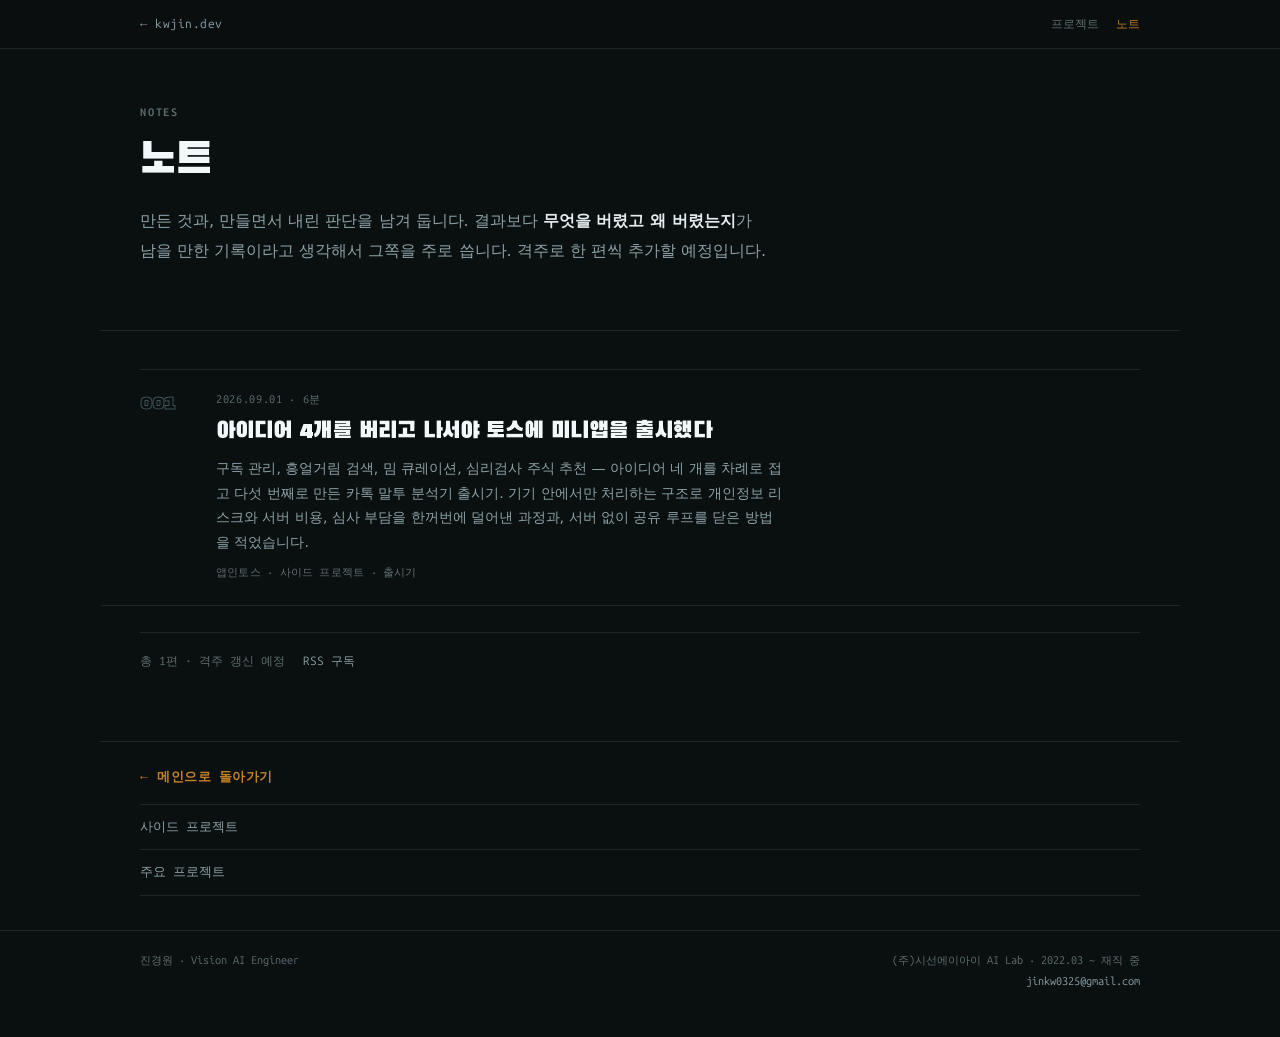
==== notes/index.html @ 9d02d5b5 "노트 섹션 신설 + 토스 미니앱 출시기, 사이드 프로젝트 섹션 - /notes/ 글 목록 페이지 + RSS(feed.xml) 신설, 목록 구조로 만들어 격주 추가 대비 - /not" ====
<!doctype html>
<html lang="ko">
<head>
<meta charset="utf-8">
<meta name="viewport" content="width=device-width, initial-scale=1">
<meta name="robots" content="noindex">
<title>노트 — 만든 것과 그때 내린 판단 · 진경원</title>
<link rel="stylesheet" href="/assets/site.css">
<link rel="alternate" type="application/rss+xml" title="kwjin.dev — 노트" href="/notes/feed.xml">
</head>

<header class="topbar">
  <div class="wrap">
    <a class="brand" href="/">&larr; kwjin.dev</a>
    <nav class="navlinks" aria-label="사이트">
      <a href="/#projects">프로젝트</a>
      <a href="/notes/" aria-current="true">노트</a>
    </nav>
  </div>
</header>

<main>

<!-- ================= HERO ================= -->
<section class="phero wrap">
  <span class="eyebrow">Notes</span>
  <h1 class="ptitle">노트</h1>
  <p class="pitch">
    만든 것과, 만들면서 내린 판단을 남겨 둡니다.
    결과보다 <strong>무엇을 버렸고 왜 버렸는지</strong>가 남을 만한 기록이라고 생각해서 그쪽을 주로 씁니다.
    격주로 한 편씩 추가할 예정입니다.
  </p>
</section>

<!-- ================= LIST ================= -->
<section class="sec wrap" aria-label="글 목록">
  <div class="notelist">

    <a class="nrow" href="/notes/toss-miniapp-launch/">
      <span class="nn">001</span>
      <span class="nbody">
        <span class="nmeta">2026.09.01 &middot; 6분</span>
        <span class="nt">아이디어 4개를 버리고 나서야 토스에 미니앱을 출시했다</span>
        <span class="nd">
          구독 관리, 흥얼거림 검색, 밈 큐레이션, 심리검사 주식 추천 — 아이디어 네 개를 차례로 접고 다섯 번째로 만든 카톡 말투 분석기 출시기.
          기기 안에서만 처리하는 구조로 개인정보 리스크와 서버 비용, 심사 부담을 한꺼번에 덜어낸 과정과, 서버 없이 공유 루프를 닫은 방법을 적었습니다.
        </span>
        <span class="ntags">앱인토스 &middot; 사이드 프로젝트 &middot; 출시기</span>
      </span>
    </a>

  </div>

  <div class="notesub">
    <span>총 1편 &middot; 격주 갱신 예정</span>
    <a href="/notes/feed.xml">RSS 구독</a>
  </div>
</section>

</main>

<div class="wrap backrow">
  <a class="backlink" href="/"><span class="arw" aria-hidden="true">&larr;</span> 메인으로 돌아가기</a>
  <div class="siblings">
    <a href="/#side">사이드 프로젝트</a>
    <a href="/#projects">주요 프로젝트</a>
  </div>
</div>

<footer>
  <div class="wrap foot">
    <span class="stackline">진경원 · Vision AI Engineer</span>
    <span class="footmeta">
      (주)시선에이아이 AI Lab · 2022.03 ~ 재직 중<br>
      <a href="mailto:jinkw0325@gmail.com">jinkw0325@gmail.com</a>
    </span>
  </div>
</footer>

</html>
---- assets/site.css ----
/* ============================================================
   kwjin.dev — G-1 skin (dark only)
   fonts: Black Han Sans (display, subset) + Ubuntu Sans Mono (mono)
   ============================================================ */

@font-face{
  font-family:"UbuntuSansMonoEmbed";
  src:url("/assets/UbuntuSansMono.woff2") format("woff2");
  font-weight:100 800;
  font-style:normal;
  font-display:swap;
}
@font-face{
  font-family:"BlackHanSansEmbed";
  src:url("/assets/BlackHanSans-subset.woff2") format("woff2");
  font-weight:400;
  font-style:normal;
  font-display:swap;
}

/* ============ tokens ============ */
:root{
  color-scheme:dark;

  --bg:#0A0F10;
  --surface:#0E1518;
  --surface-2:#121A1D;
  --ink:#E3EDEF;
  --bright:#F2F8F9;
  --ink-2:#8CA1A6;
  --ink-3:#5E6E71;
  --line:#1C282A;
  --line-strong:#2B3A3D;
  --stroke:#3E5459;

  --accent:#C48229;
  --accent-ink:#C48229;
  --accent-soft:#241B10;
  --on-accent:#0A0F10;
  --on-accent-2:#33250A;

  --secondary:#22A2B3;
  --signal:#22A2B3;
  --good:#22A2B3;
  --bad:#DE7B62;

  /* chart pair — verified dark duo, do not change */
  --c1:#22A2B3;
  --c2:#C48229;
  --c-base:#54666A;
  --grid:#1C282A;

  --pad:clamp(18px,4vw,40px);

  --font-body:"Pretendard Variable",Pretendard,-apple-system,BlinkMacSystemFont,"Apple SD Gothic Neo","Noto Sans KR","Malgun Gothic","맑은 고딕",system-ui,sans-serif;
  --font-mono:"UbuntuSansMonoEmbed",ui-monospace,SFMono-Regular,Menlo,Consolas,"Pretendard Variable",Pretendard,"Apple SD Gothic Neo","Noto Sans KR","Malgun Gothic",monospace;
  --font-display:"BlackHanSansEmbed","Apple SD Gothic Neo","Noto Sans KR","Malgun Gothic","맑은 고딕",sans-serif;
}

*{box-sizing:border-box}
body{
  margin:0;
  background:var(--bg);
  color:var(--ink);
  font-family:var(--font-body);
  font-size:16px;
  line-height:1.75;
  -webkit-font-smoothing:antialiased;
  overflow-x:hidden;
}
html{scroll-behavior:smooth}
@media (prefers-reduced-motion:reduce){
  html{scroll-behavior:auto}
  *{animation-duration:.001ms !important;transition-duration:.001ms !important}
}
a{color:var(--accent-ink);text-decoration:none;border-bottom:1px solid color-mix(in srgb,var(--accent-ink) 34%,transparent)}
a:hover{border-bottom-color:var(--accent-ink)}
:focus-visible{outline:2px solid var(--accent);outline-offset:3px;border-radius:2px}
p{margin:0}
h1,h2,h3,h4{margin:0;text-wrap:balance;line-height:1.3;letter-spacing:-.01em;font-weight:400}
ul{margin:0;padding:0;list-style:none}

/* ============ shell ============ */
.wrap{max-width:1080px;margin:0 auto;padding:0 var(--pad)}
section{scroll-margin-top:60px}

.mono{font-family:var(--font-mono);font-variant-numeric:tabular-nums}
.eyebrow{
  font-family:var(--font-mono);font-size:.6875rem;font-weight:600;
  letter-spacing:.16em;text-transform:uppercase;color:var(--ink-3);
}

/* outline stroke — the G-1 identity mark */
.outline{color:transparent;-webkit-text-stroke:1px var(--stroke)}
@supports not ((-webkit-text-stroke:1px #000)){
  .outline,.name-role,.pn{color:var(--ink-3) !important}
}

/* ============ top bar ============ */
.topbar{
  position:sticky;top:0;z-index:20;
  background:color-mix(in srgb,var(--bg) 90%,transparent);
  backdrop-filter:blur(10px);
  border-bottom:1px solid var(--line);
}
.topbar .wrap{display:flex;align-items:center;gap:16px;height:48px;min-width:0}
.topbar .brand{
  font-family:var(--font-mono);font-size:.75rem;letter-spacing:.04em;
  color:var(--ink-2);border:0;white-space:nowrap;
}
.topbar .brand:hover{color:var(--accent)}
.topbar .mailtop{
  margin-left:auto;font-family:var(--font-mono);font-size:.75rem;
  color:var(--ink-2);border:0;white-space:nowrap;
}
.topbar .mailtop:hover{color:var(--accent)}
.navlinks{display:flex;gap:16px;margin-left:auto;overflow-x:auto;scrollbar-width:none;min-width:0}
.navlinks::-webkit-scrollbar{display:none}
.navlinks a{
  font-family:var(--font-mono);font-size:.75rem;letter-spacing:.02em;
  color:var(--ink-3);border:0;white-space:nowrap;
}
.navlinks a:hover,.navlinks a[aria-current="true"]{color:var(--accent)}

/* ============ hero (G-1) ============ */
.hero-g{padding:clamp(34px,6vw,58px) var(--pad) 0}
.hero-top{
  display:flex;align-items:flex-end;justify-content:space-between;
  gap:clamp(20px,4vw,44px);margin-bottom:clamp(22px,3.4vw,30px);
}
.hero-name{display:flex;flex-direction:column;gap:6px;min-width:0}
.name{
  font-family:var(--font-display);
  font-size:clamp(3.75rem,8.2vw,5rem);
  line-height:.95;letter-spacing:-.02em;color:var(--bright);
}
.name-role{
  font-family:var(--font-display);
  font-size:clamp(1.375rem,3.4vw,2.125rem);
  line-height:1.05;letter-spacing:.01em;
  color:transparent;-webkit-text-stroke:1.2px var(--stroke);
}
.pitch-g{
  max-width:46ch;text-align:right;
  font-size:.875rem;line-height:1.78;color:var(--ink-2);
}

/* numbers band */
.statband{
  display:grid;grid-template-columns:repeat(4,minmax(0,1fr));
  border-top:2px solid var(--ink);
}
.sb{
  display:flex;flex-direction:column;gap:5px;
  padding:14px 16px 14px 0;border-bottom:1px solid var(--line);min-width:0;
}
.sb:last-child{padding-right:0}
.sb .k{font-family:var(--font-mono);font-size:.625rem;letter-spacing:.08em;color:var(--ink-3);text-transform:uppercase}
.sb .v{
  font-family:var(--font-mono);font-size:clamp(1.05rem,2.4vw,1.375rem);
  line-height:1.2;color:var(--ink);font-variant-numeric:tabular-nums;
}
.sb .v em{font-style:normal;font-size:.75rem;color:var(--ink-2)}
.sb.hi .v{color:var(--accent)}
@media (max-width:680px){
  .hero-top{flex-direction:column;align-items:stretch;gap:16px}
  .pitch-g{text-align:left;max-width:none}
  .statband{grid-template-columns:repeat(2,minmax(0,1fr));column-gap:16px}
  .sb:nth-child(2n){padding-right:0}
}
@media (max-width:400px){.statband{grid-template-columns:minmax(0,1fr)}.sb{padding-right:0}}

/* ============ section heads ============ */
.sec{
  margin-top:clamp(40px,6vw,64px);
  padding:clamp(26px,4vw,38px) var(--pad) 0;
  border-top:1px solid var(--line);
}
.sechead{display:flex;flex-direction:column;gap:9px;margin-bottom:24px}
.sechead .eyebrow{color:var(--ink-3)}
.sechead h2{
  font-family:var(--font-display);
  font-size:clamp(1.3rem,3.1vw,1.75rem);line-height:1.32;color:var(--bright);
}
.sechead .lede{color:var(--ink-2);max-width:64ch;font-size:.9375rem}

/* ============ project table (G-1) ============ */
.ptable{display:flex;flex-direction:column}
.prow:first-child{border-top:1px solid var(--line)}
.prow{
  display:grid;grid-template-columns:52px minmax(0,1fr) minmax(0,260px) 132px;
  gap:20px;align-items:center;
  padding:16px 0;border-bottom:1px solid var(--line);border-left:0;border-right:0;
  margin:0 calc(-1 * var(--pad));padding-left:var(--pad);padding-right:var(--pad);
  transition:background-color .16s ease,color .16s ease;
}
.prow .pn{
  font-family:var(--font-display);font-size:1.25rem;line-height:1;
  color:transparent;-webkit-text-stroke:1px var(--stroke);
}
.prow .pt{
  font-family:var(--font-display);font-size:clamp(1.125rem,2.4vw,1.5rem);
  line-height:1.2;color:var(--bright);min-width:0;
}
.prow .pm{
  font-family:var(--font-mono);font-size:.75rem;color:var(--ink-2);
  font-variant-numeric:tabular-nums;min-width:0;
}
.prow .ps{
  font-family:var(--font-mono);font-size:.75rem;color:var(--ink-2);
  text-align:right;white-space:nowrap;
}
.prow .ps.now{color:var(--accent)}

.prow:hover,.prow:focus-visible{background:var(--accent);border-bottom-color:var(--accent)}
.prow:hover .pn,.prow:focus-visible .pn{color:var(--on-accent);-webkit-text-stroke-color:var(--on-accent)}
.prow:hover .pt,.prow:focus-visible .pt{color:var(--on-accent)}
.prow:hover .pm,.prow:hover .ps,.prow:hover .ps.now,
.prow:focus-visible .pm,.prow:focus-visible .ps,.prow:focus-visible .ps.now{color:var(--on-accent-2)}
.prow:focus-visible{outline:2px solid var(--bright);outline-offset:-2px;border-radius:0}

@media (max-width:820px){
  .prow{grid-template-columns:44px minmax(0,1fr) 120px;gap:8px 14px}
  .prow .pm{grid-column:2;font-size:.6875rem}
  .prow .ps{grid-column:3;grid-row:1;align-self:center}
}
@media (max-width:520px){
  .prow{grid-template-columns:40px minmax(0,1fr);gap:6px 12px;padding-top:14px;padding-bottom:14px}
  .prow .ps{grid-column:2;grid-row:2;text-align:left;font-size:.6875rem}
  .prow .pm{grid-column:2;grid-row:3}
}

/* ============ approach (3 principles) ============ */
.pillars{display:grid;grid-template-columns:repeat(3,minmax(0,1fr));gap:0 clamp(18px,3vw,30px)}
.pillar{padding:18px 0 4px;border-top:1px solid var(--line)}
.pillar .n{
  display:block;font-family:var(--font-mono);font-size:.625rem;letter-spacing:.14em;
  text-transform:uppercase;color:var(--accent);margin-bottom:10px;
}
.pillar h3{font-family:var(--font-display);font-size:1.0625rem;line-height:1.4;color:var(--bright);margin-bottom:9px}
.pillar p{font-size:.875rem;line-height:1.75;color:var(--ink-2)}
.pillar .ex{margin-top:12px;padding-top:12px;border-top:1px dashed var(--line);font-size:.8125rem;color:var(--ink-3);line-height:1.65}
@media (max-width:820px){.pillars{grid-template-columns:minmax(0,1fr)}}

/* ============ figure panels ============ */
.panel{background:var(--surface);border:1px solid var(--line);padding:clamp(18px,3.2vw,28px)}
.panel-title{font-size:1rem;font-weight:700;color:var(--ink);margin-bottom:4px}
.panel-sub{font-family:var(--font-mono);font-size:.75rem;color:var(--ink-3);margin-bottom:20px}
.note{
  margin-top:16px;padding:11px 13px;background:var(--surface-2);
  border-left:2px solid var(--accent);
  font-size:.8125rem;line-height:1.7;color:var(--ink-3);
}

/* ============ history — compact mono table ============ */
.timeline{border-top:1px solid var(--line)}
.tl{
  display:grid;grid-template-columns:168px minmax(0,1fr);gap:5px 22px;
  padding:13px 0;border-bottom:1px solid var(--line);align-items:baseline;
}
.tl .when{font-family:var(--font-mono);font-size:.6875rem;letter-spacing:.03em;color:var(--ink-3);font-variant-numeric:tabular-nums}
.tl.now .when{color:var(--accent)}
.tl .what{display:flex;flex-direction:column;gap:4px;min-width:0}
.tl .what h4{font-family:var(--font-body);font-size:.9375rem;font-weight:700;color:var(--ink);line-height:1.45}
.tl .what h4 a{color:var(--bright);border-bottom:1px solid color-mix(in srgb,var(--accent) 40%,transparent)}
.tl .what h4 a:hover{color:var(--accent);border-bottom-color:var(--accent)}
.tl .what p{font-size:.8125rem;line-height:1.72;color:var(--ink-2)}
@media (max-width:680px){.tl{grid-template-columns:minmax(0,1fr);gap:3px}}

/* ============ stack — hairline list ============ */
.stackgrid{display:grid;grid-template-columns:repeat(3,minmax(0,1fr));gap:0 clamp(18px,3vw,30px)}
.stackcol{padding:16px 0 4px;border-top:1px solid var(--line)}
.stackcol h3{font-family:var(--font-mono);font-size:.6875rem;letter-spacing:.14em;text-transform:uppercase;color:var(--accent);margin-bottom:10px}
.stackcol li{font-family:var(--font-mono);font-size:.8125rem;line-height:1.5;color:var(--ink-2);padding:6px 0;border-bottom:1px solid var(--line)}
.stackcol li:last-child{border-bottom:0}
@media (max-width:760px){.stackgrid{grid-template-columns:minmax(0,1fr)}}

/* ============ papers — hairline list ============ */
.papers{display:flex;flex-direction:column;border-top:1px solid var(--line)}
.paper{
  display:grid;grid-template-columns:auto minmax(0,1fr);gap:6px 18px;
  align-items:baseline;padding:13px 0;border-bottom:1px solid var(--line);
}
.paper .badge{
  font-family:var(--font-mono);font-size:.625rem;letter-spacing:.1em;color:var(--ink-3);
  border:1px solid var(--line-strong);padding:1px 7px;white-space:nowrap;
}
.paper .ti{font-size:.9062rem;line-height:1.6;color:var(--ink);min-width:0}
.paper .ti a{color:var(--bright)}
.paper .ti a:hover{color:var(--accent)}
.paper .ti span{display:block;font-family:var(--font-mono);color:var(--ink-3);font-size:.75rem;margin-top:3px}
@media (max-width:560px){.paper{grid-template-columns:minmax(0,1fr)}}

/* ============ stat tiles (project pages) ============ */
.stats{margin-top:clamp(22px,4vw,30px);display:grid;grid-template-columns:repeat(4,minmax(0,1fr));gap:1px;background:var(--line);border:1px solid var(--line)}
.stats.three{grid-template-columns:repeat(3,minmax(0,1fr))}
.stats.two{grid-template-columns:repeat(2,minmax(0,1fr))}
.stat{background:var(--surface);padding:16px 16px 18px;display:flex;flex-direction:column;gap:6px;min-width:0}
.stat .k{font-family:var(--font-mono);font-size:.625rem;letter-spacing:.08em;text-transform:uppercase;color:var(--ink-3)}
.stat .v{
  font-family:var(--font-mono);font-variant-numeric:tabular-nums;
  font-size:clamp(1.05rem,2.4vw,1.3rem);letter-spacing:-.01em;line-height:1.2;color:var(--ink);
}
.stat .v em{font-style:normal;color:var(--ink-2);font-size:.78em}
.stat .d{font-size:.8125rem;line-height:1.55;color:var(--ink-3)}
@media (max-width:820px){.stats,.stats.three,.stats.two{grid-template-columns:repeat(2,minmax(0,1fr))}}
@media (max-width:440px){.stats,.stats.three,.stats.two{grid-template-columns:minmax(0,1fr)}}

/* ============ project page hero ============ */
.phero{padding:clamp(32px,6vw,54px) var(--pad) 0}
.phero .eyebrow{display:block;margin-bottom:14px}
.ptitle{
  font-family:var(--font-display);
  font-size:clamp(1.85rem,5vw,2.75rem);line-height:1.14;letter-spacing:-.015em;
  color:var(--bright);max-width:22ch;
}
.pmeta{
  margin-top:14px;display:flex;flex-wrap:wrap;align-items:center;gap:7px 16px;
  font-family:var(--font-mono);font-size:.75rem;color:var(--ink-3);
}
.live{
  font-family:var(--font-mono);font-size:.6875rem;letter-spacing:.04em;
  color:var(--accent);border:1px solid color-mix(in srgb,var(--accent) 50%,transparent);
  padding:0 7px;
}

.factsheet{
  margin-top:24px;border-top:1px solid var(--line);
  display:grid;grid-template-columns:auto minmax(0,1fr);
}
.factsheet dt{
  font-family:var(--font-mono);font-size:.625rem;letter-spacing:.12em;text-transform:uppercase;
  color:var(--ink-3);padding:12px 20px 12px 0;border-bottom:1px solid var(--line);white-space:nowrap;
}
.factsheet dd{
  margin:0;padding:12px 0;border-bottom:1px solid var(--line);
  font-size:.875rem;line-height:1.7;color:var(--ink-2);
}
@media (max-width:600px){
  .factsheet{grid-template-columns:minmax(0,1fr)}
  .factsheet dt{border-bottom:0;padding-bottom:0}
  .factsheet dd{padding-top:4px}
}

/* ============ prose blocks (problem → approach → result) ============ */
.blocks{display:flex;flex-direction:column;gap:clamp(26px,4vw,38px)}
.block h4{
  font-family:var(--font-body);font-size:1.0625rem;font-weight:700;color:var(--bright);
  margin-bottom:12px;display:flex;flex-wrap:wrap;gap:6px 11px;align-items:baseline;
}
.block h4 .bn{font-family:var(--font-mono);font-size:.8125rem;font-weight:600;letter-spacing:.06em;color:var(--accent)}
.block h4 .when{font-family:var(--font-mono);font-size:.6875rem;color:var(--ink-3);font-weight:400;letter-spacing:.03em}
.block > p{font-size:.9375rem;line-height:1.8;color:var(--ink-2);max-width:72ch}
.block > p + p{margin-top:11px}
.block > p b{color:var(--ink);font-weight:600}
.pab{display:flex;flex-direction:column;gap:8px}
.pab > div{display:grid;grid-template-columns:auto minmax(0,1fr);gap:12px;font-size:.9375rem;line-height:1.78}
.pab .tag{
  font-family:var(--font-mono);font-size:.6875rem;letter-spacing:.06em;font-weight:600;
  text-transform:uppercase;color:var(--ink-3);padding-top:5px;white-space:nowrap;
}
.pab .tag.r{color:var(--accent)}
.pab p{color:var(--ink-2)}
.pab p b{color:var(--ink);font-weight:600}
.blist{display:flex;flex-direction:column;gap:9px;font-size:.9375rem;line-height:1.78;color:var(--ink-2)}
.blist li{display:grid;grid-template-columns:auto minmax(0,1fr);gap:11px}
.blist li::before{content:"";width:5px;height:5px;background:var(--accent);margin-top:12px}
.blist b{color:var(--ink);font-weight:600}
code{font-family:var(--font-mono);font-size:.85em;background:var(--surface-2);padding:1px 5px;border:1px solid var(--line);color:var(--ink-2)}

.tbl-wrap{overflow-x:auto;border:1px solid var(--line)}
table.data{border-collapse:collapse;width:100%;min-width:340px;font-size:.875rem;background:var(--surface)}
table.data th,table.data td{padding:9px 13px;text-align:right;border-bottom:1px solid var(--line);white-space:nowrap}
table.data th:first-child,table.data td:first-child{text-align:left;white-space:normal}
table.data thead th{
  font-family:var(--font-mono);font-size:.625rem;letter-spacing:.1em;text-transform:uppercase;
  color:var(--ink-3);font-weight:600;background:var(--surface-2);
}
table.data tbody td{font-family:var(--font-mono);font-variant-numeric:tabular-nums;color:var(--ink-2)}
table.data tbody td:first-child{font-family:var(--font-body);color:var(--ink-2)}
table.data tr:last-child td{border-bottom:0}
table.data tr.win td{background:color-mix(in srgb,var(--accent) 12%,transparent);color:var(--ink);font-weight:600}
table.data tr.lose td{color:var(--ink-3)}

/* ============ media placeholders ============ */
.media{display:grid;grid-template-columns:repeat(2,minmax(0,1fr));gap:14px}
.media .wide{grid-column:1 / -1}
@media (max-width:700px){.media{grid-template-columns:minmax(0,1fr)}}
.ph{
  border:1px dashed var(--line-strong);background:var(--surface);
  min-height:190px;padding:24px 20px;
  display:flex;flex-direction:column;align-items:center;justify-content:center;gap:9px;text-align:center;
}
.ph svg{display:block;opacity:.6}
.ph .ph-k{font-family:var(--font-mono);font-size:.625rem;letter-spacing:.16em;text-transform:uppercase;color:var(--accent)}
.ph .ph-t{font-size:.875rem;line-height:1.65;color:var(--ink-2);max-width:42ch}
.ph .ph-n{font-family:var(--font-mono);font-size:.6875rem;color:var(--ink-3)}

/* ============ pitch (project pages) ============ */
.pitch{margin-top:20px;max-width:62ch;font-size:1rem;line-height:1.85;color:var(--ink-2)}
.pitch strong{color:var(--ink);font-weight:600}

/* ============ footer ============ */
footer{margin-top:clamp(48px,7vw,76px);border-top:1px solid var(--line);padding:20px 0 44px}
.foot{
  display:flex;flex-wrap:wrap;gap:10px 24px;justify-content:space-between;align-items:baseline;
  font-family:var(--font-mono);font-size:.6875rem;line-height:1.9;color:var(--ink-3);
}
.foot .stackline{min-width:0}
.foot .footmeta{text-align:right}
.foot a{color:var(--ink-2);border:0}
.foot a:hover{color:var(--accent)}
@media (max-width:680px){.foot .footmeta{text-align:left}}

/* back to index — project pages */
.backrow{margin-top:clamp(44px,6vw,68px);border-top:1px solid var(--line);padding-top:20px}
.backlink{
  display:inline-flex;align-items:center;gap:9px;border-bottom:0;
  font-family:var(--font-mono);font-size:.8125rem;font-weight:600;letter-spacing:.04em;color:var(--accent);
}
.backlink .arw{display:inline-block;transition:transform .18s ease}
.backlink:hover .arw{transform:translateX(-4px)}
.siblings{margin-top:14px;display:flex;flex-direction:column;border-top:1px solid var(--line)}
.siblings a{
  border:0;border-bottom:1px solid var(--line);padding:11px 0;
  font-family:var(--font-mono);font-size:.8125rem;color:var(--ink-2);
  transition:color .16s ease,padding-left .16s ease;
}
.siblings a:hover{color:var(--accent);padding-left:8px}
.backrow + footer{margin-top:34px}

/* ============================================================
   notes + side projects (2026-09-01)
   ============================================================ */

/* main page top bar: nav sits next to the mail link, not apart from it.
   the mail link never shrinks; the nav scrolls instead on very narrow screens. */
.topbar .navlinks + .mailtop{margin-left:0;flex:none}

/* ============ side projects (main page) ============ */
.spgrid{
  display:grid;grid-template-columns:repeat(2,minmax(0,1fr));
  gap:1px;background:var(--line);border:1px solid var(--line);
}
@media (max-width:760px){.spgrid{grid-template-columns:minmax(0,1fr)}}
.spcard{
  background:var(--surface);padding:clamp(18px,3vw,26px);
  display:flex;flex-direction:column;gap:11px;min-width:0;
}
.spcard .sptop{display:flex;flex-wrap:wrap;align-items:baseline;gap:5px 12px}
.spcard h3{font-family:var(--font-display);font-size:1.1875rem;line-height:1.3;color:var(--bright)}
#side .lede a{white-space:nowrap}
.spcard .sptag{
  font-family:var(--font-mono);font-size:.6875rem;letter-spacing:.04em;
  color:var(--accent);white-space:nowrap;
}
.spcard p{font-size:.875rem;line-height:1.78;color:var(--ink-2)}
.splinks{margin-top:auto;padding-top:8px;display:flex;flex-wrap:wrap;gap:8px 18px}
.splinks a{
  font-family:var(--font-mono);font-size:.75rem;letter-spacing:.02em;
  color:var(--accent);border-bottom:1px solid transparent;
}
.splinks a:hover{border-bottom-color:var(--accent)}

/* ============ notes — list ============ */
.notelist{display:flex;flex-direction:column;border-top:1px solid var(--line)}
.nrow{
  display:grid;grid-template-columns:56px minmax(0,1fr);gap:0 20px;align-items:start;
  margin:0 calc(-1 * var(--pad));
  padding:20px var(--pad) 22px calc(var(--pad) - 2px);
  border-bottom:1px solid var(--line);border-left:2px solid transparent;
  transition:background-color .16s ease,border-color .16s ease;
}
.nrow .nn{
  font-family:var(--font-display);font-size:1.25rem;line-height:1.35;
  color:transparent;-webkit-text-stroke:1px var(--stroke);
  transition:-webkit-text-stroke-color .16s ease;
}
.nbody{display:flex;flex-direction:column;gap:8px;min-width:0}
.nmeta{
  font-family:var(--font-mono);font-size:.6875rem;letter-spacing:.06em;
  color:var(--ink-3);font-variant-numeric:tabular-nums;
}
.nt{
  font-family:var(--font-display);font-size:clamp(1.125rem,2.6vw,1.4375rem);
  line-height:1.34;color:var(--bright);transition:color .16s ease;
  word-break:keep-all;overflow-wrap:break-word;
}
.nd{font-size:.875rem;line-height:1.78;color:var(--ink-2);max-width:64ch}
.ntags{font-family:var(--font-mono);font-size:.6875rem;letter-spacing:.02em;color:var(--ink-3)}
.nrow:hover,.nrow:focus-visible{background:var(--surface);border-left-color:var(--accent)}
.nrow:hover .nt,.nrow:focus-visible .nt{color:var(--accent)}
.nrow:hover .nn,.nrow:focus-visible .nn{-webkit-text-stroke-color:var(--accent)}
.nrow:focus-visible{outline:2px solid var(--bright);outline-offset:-2px}
@media (max-width:560px){
  .nrow{grid-template-columns:40px minmax(0,1fr);gap:0 14px}
  .nrow .nn{font-size:1.0625rem}
}

.notesub{
  margin-top:26px;padding-top:18px;border-top:1px solid var(--line);
  display:flex;flex-wrap:wrap;gap:6px 18px;align-items:baseline;
  font-family:var(--font-mono);font-size:.75rem;color:var(--ink-3);
}
.notesub a{color:var(--ink-2);border-bottom:1px solid transparent}
.notesub a:hover{color:var(--accent);border-bottom-color:var(--accent)}

/* ============ notes — article ============ */
.post{padding:clamp(32px,6vw,54px) var(--pad) 0}
.posthead{max-width:68ch;padding-bottom:22px;border-bottom:1px solid var(--line)}
.posthead .eyebrow{display:block;margin-bottom:14px}
.posttitle{
  font-family:var(--font-display);
  font-size:clamp(1.6875rem,4.6vw,2.4375rem);line-height:1.22;letter-spacing:-.015em;
  color:var(--bright);word-break:keep-all;overflow-wrap:break-word;
}
.postmeta{
  margin-top:15px;display:flex;flex-wrap:wrap;align-items:center;gap:6px 16px;
  font-family:var(--font-mono);font-size:.75rem;color:var(--ink-3);
  font-variant-numeric:tabular-nums;
}
.postinfo{
  margin-top:20px;padding:12px 14px;background:var(--surface-2);
  border-left:2px solid var(--accent);
  font-size:.875rem;line-height:1.75;color:var(--ink-2);
}
.postinfo b{color:var(--ink);font-weight:600}

.prose{max-width:68ch;margin-top:clamp(24px,4vw,34px);word-break:keep-all;overflow-wrap:break-word}
.prose p{font-size:1.0625rem;line-height:1.9;color:var(--ink-2)}
.prose p + p{margin-top:1.05em}
.prose h2{
  font-family:var(--font-display);
  font-size:clamp(1.1875rem,2.9vw,1.5rem);line-height:1.4;color:var(--bright);
  margin-top:clamp(36px,5.4vw,52px);padding-top:18px;margin-bottom:16px;
  border-top:1px solid var(--line);
}
.prose h2 + p{margin-top:0}
.prose strong{color:var(--ink);font-weight:600}
.prose code{font-size:.84em}
.postfoot{
  max-width:68ch;margin-top:clamp(32px,5vw,44px);padding-top:20px;
  border-top:1px solid var(--line);font-size:.9375rem;line-height:1.8;color:var(--ink-2);
}
.postfoot b{color:var(--ink);font-weight:600}
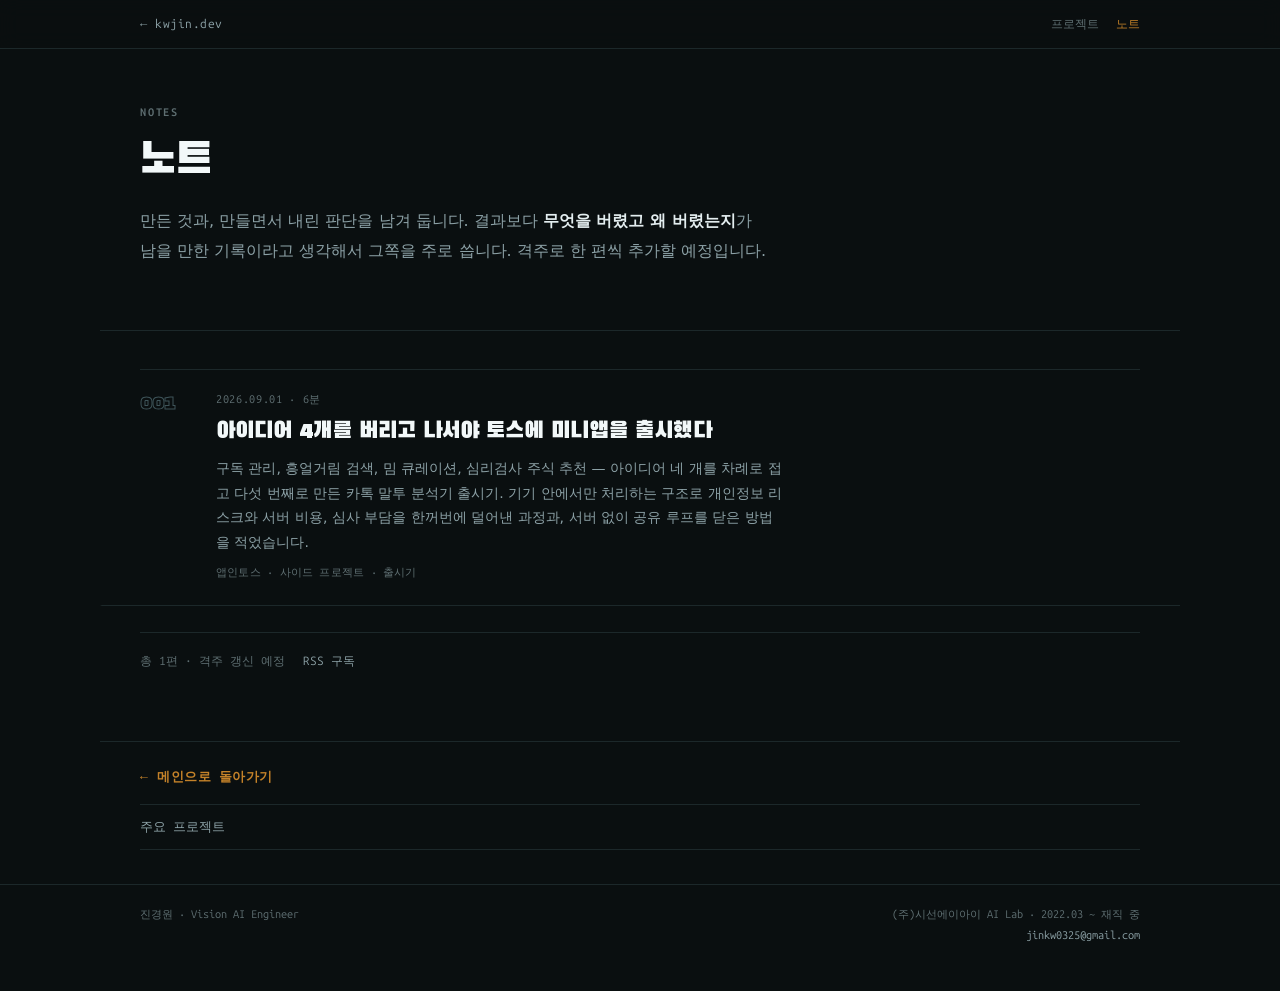
==== commit 829035fb: "메인에서 사이드 프로젝트 섹션 제거 - 말투 판독기·VLM 워크북 카드 섹션(#side) 삭제 - 상단바 "사이드" 링크를 "프로젝트"로 교체 - 노트 페이지 2곳의 /#side " ====
--- a/notes/index.html
+++ b/notes/index.html
@@ -62,7 +62,6 @@
 <div class="wrap backrow">
   <a class="backlink" href="/"><span class="arw" aria-hidden="true">&larr;</span> 메인으로 돌아가기</a>
   <div class="siblings">
-    <a href="/#side">사이드 프로젝트</a>
     <a href="/#projects">주요 프로젝트</a>
   </div>
 </div>
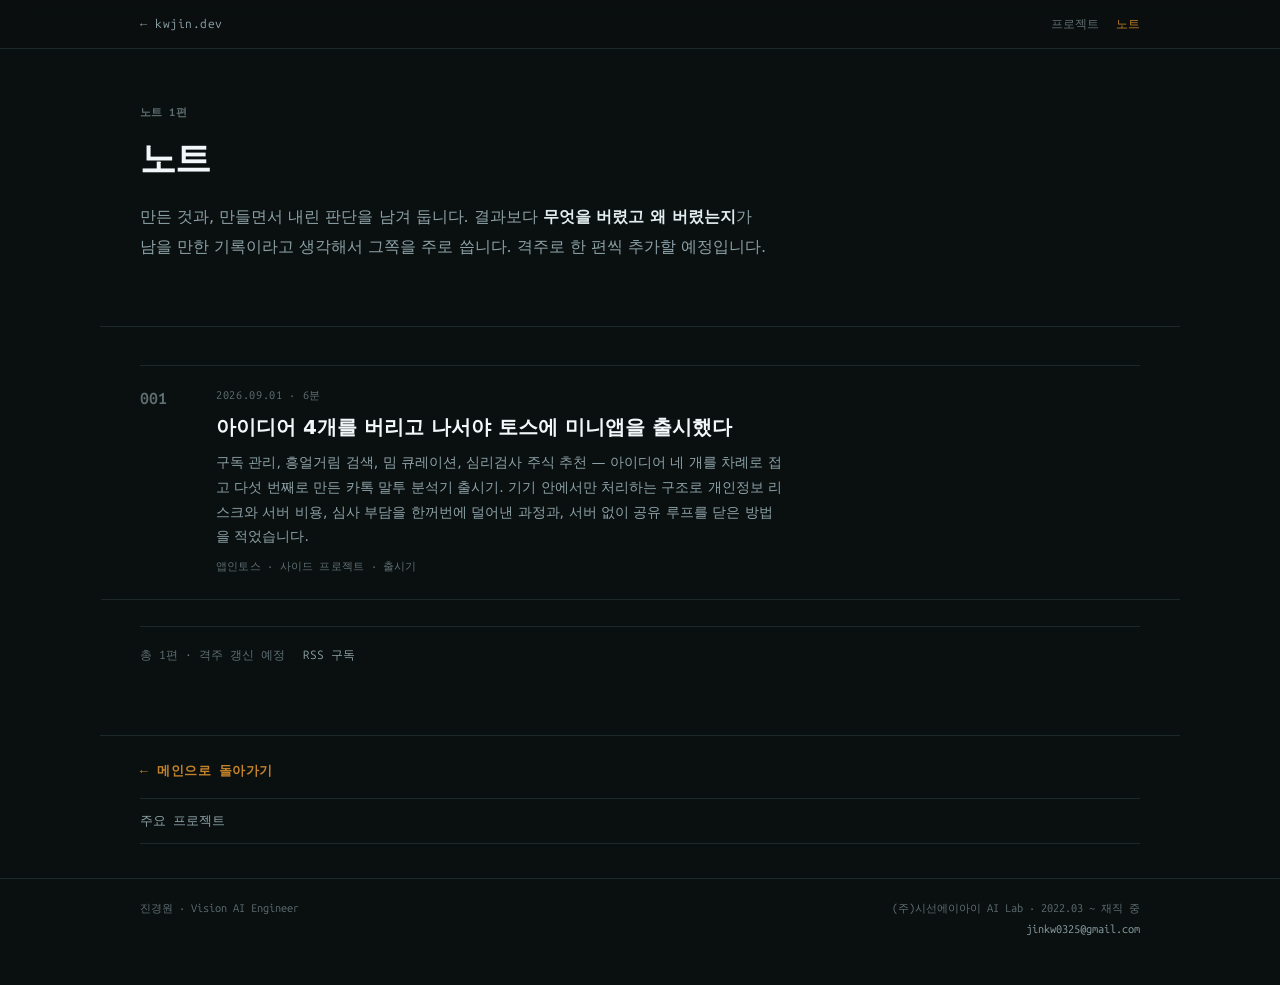
==== commit 4ae4043c: "사이트 전반 톤 다운 — 장식 요소 제거 - 디스플레이 글꼴(Black Han Sans) 사용 중단, 제목은 본문 글꼴 굵은체 + 크기 축소 - 외곽선(속 빈) 글자 제거: 직함," ====
--- a/notes/index.html
+++ b/notes/index.html
@@ -23,7 +23,7 @@
 
 <!-- ================= HERO ================= -->
 <section class="phero wrap">
-  <span class="eyebrow">Notes</span>
+  <span class="eyebrow">노트 1편</span>
   <h1 class="ptitle">노트</h1>
   <p class="pitch">
     만든 것과, 만들면서 내린 판단을 남겨 둡니다.
--- a/assets/site.css
+++ b/assets/site.css
@@ -54,7 +54,9 @@
 
   --font-body:"Pretendard Variable",Pretendard,-apple-system,BlinkMacSystemFont,"Apple SD Gothic Neo","Noto Sans KR","Malgun Gothic","맑은 고딕",system-ui,sans-serif;
   --font-mono:"UbuntuSansMonoEmbed",ui-monospace,SFMono-Regular,Menlo,Consolas,"Pretendard Variable",Pretendard,"Apple SD Gothic Neo","Noto Sans KR","Malgun Gothic",monospace;
-  --font-display:"BlackHanSansEmbed","Apple SD Gothic Neo","Noto Sans KR","Malgun Gothic","맑은 고딕",sans-serif;
+  /* 디스플레이 글꼴은 본문 글꼴과 동일. 굵기는 각 규칙에서 700으로 준다.
+     @font-face BlackHanSansEmbed와 woff2 파일은 남겨 두되 아무도 참조하지 않으므로 다운로드되지 않는다. */
+  --font-display:var(--font-body);
 }
 
 *{box-sizing:border-box}
@@ -87,13 +89,7 @@
 .mono{font-family:var(--font-mono);font-variant-numeric:tabular-nums}
 .eyebrow{
   font-family:var(--font-mono);font-size:.6875rem;font-weight:600;
-  letter-spacing:.16em;text-transform:uppercase;color:var(--ink-3);
-}
-
-/* outline stroke — the G-1 identity mark */
-.outline{color:transparent;-webkit-text-stroke:1px var(--stroke)}
-@supports not ((-webkit-text-stroke:1px #000)){
-  .outline,.name-role,.pn{color:var(--ink-3) !important}
+  letter-spacing:.04em;color:var(--ink-3);
 }
 
 /* ============ top bar ============ */
@@ -130,18 +126,17 @@
 }
 .hero-name{display:flex;flex-direction:column;gap:6px;min-width:0}
 .name{
-  font-family:var(--font-display);
-  font-size:clamp(3.75rem,8.2vw,5rem);
-  line-height:.95;letter-spacing:-.02em;color:var(--bright);
+  font-family:var(--font-display);font-weight:700;
+  font-size:clamp(2.4rem,5.2vw,3.25rem);
+  line-height:1.05;letter-spacing:-.02em;color:var(--bright);
 }
 .name-role{
-  font-family:var(--font-display);
-  font-size:clamp(1.375rem,3.4vw,2.125rem);
-  line-height:1.05;letter-spacing:.01em;
-  color:transparent;-webkit-text-stroke:1.2px var(--stroke);
+  font-family:var(--font-body);font-weight:400;
+  font-size:.875rem;line-height:1.5;letter-spacing:.01em;
+  color:var(--ink-2);
 }
 .pitch-g{
-  max-width:46ch;text-align:right;
+  max-width:46ch;text-align:left;
   font-size:.875rem;line-height:1.78;color:var(--ink-2);
 }
 
@@ -155,7 +150,7 @@
   padding:14px 16px 14px 0;border-bottom:1px solid var(--line);min-width:0;
 }
 .sb:last-child{padding-right:0}
-.sb .k{font-family:var(--font-mono);font-size:.625rem;letter-spacing:.08em;color:var(--ink-3);text-transform:uppercase}
+.sb .k{font-family:var(--font-mono);font-size:.625rem;letter-spacing:.04em;color:var(--ink-3)}
 .sb .v{
   font-family:var(--font-mono);font-size:clamp(1.05rem,2.4vw,1.375rem);
   line-height:1.2;color:var(--ink);font-variant-numeric:tabular-nums;
@@ -179,8 +174,8 @@
 .sechead{display:flex;flex-direction:column;gap:9px;margin-bottom:24px}
 .sechead .eyebrow{color:var(--ink-3)}
 .sechead h2{
-  font-family:var(--font-display);
-  font-size:clamp(1.3rem,3.1vw,1.75rem);line-height:1.32;color:var(--bright);
+  font-family:var(--font-display);font-weight:700;
+  font-size:clamp(1.15rem,2.7vw,1.5rem);line-height:1.38;color:var(--bright);
 }
 .sechead .lede{color:var(--ink-2);max-width:64ch;font-size:.9375rem}
 
@@ -195,12 +190,13 @@
   transition:background-color .16s ease,color .16s ease;
 }
 .prow .pn{
-  font-family:var(--font-display);font-size:1.25rem;line-height:1;
-  color:transparent;-webkit-text-stroke:1px var(--stroke);
+  font-family:var(--font-mono);font-size:1rem;font-weight:600;line-height:1;
+  color:var(--ink-3);font-variant-numeric:tabular-nums;
 }
 .prow .pt{
-  font-family:var(--font-display);font-size:clamp(1.125rem,2.4vw,1.5rem);
-  line-height:1.2;color:var(--bright);min-width:0;
+  font-family:var(--font-display);font-weight:700;
+  font-size:clamp(1rem,2.1vw,1.3rem);
+  line-height:1.3;color:var(--bright);min-width:0;
 }
 .prow .pm{
   font-family:var(--font-mono);font-size:.75rem;color:var(--ink-2);
@@ -212,12 +208,11 @@
 }
 .prow .ps.now{color:var(--accent)}
 
-.prow:hover,.prow:focus-visible{background:var(--accent);border-bottom-color:var(--accent)}
-.prow:hover .pn,.prow:focus-visible .pn{color:var(--on-accent);-webkit-text-stroke-color:var(--on-accent)}
-.prow:hover .pt,.prow:focus-visible .pt{color:var(--on-accent)}
-.prow:hover .pm,.prow:hover .ps,.prow:hover .ps.now,
-.prow:focus-visible .pm,.prow:focus-visible .ps,.prow:focus-visible .ps.now{color:var(--on-accent-2)}
-.prow:focus-visible{outline:2px solid var(--bright);outline-offset:-2px;border-radius:0}
+/* 조용한 호버 — 배경만 한 단계 밝히고 제목 글자색만 강조색으로 */
+.prow:hover,.prow:focus-visible{background:var(--surface-2);border-bottom-color:var(--line-strong)}
+.prow:hover .pt,.prow:focus-visible .pt{color:var(--accent)}
+.prow:hover .pn,.prow:focus-visible .pn{color:var(--ink-2)}
+.prow:focus-visible{outline:2px solid var(--accent);outline-offset:-2px;border-radius:0}
 
 @media (max-width:820px){
   .prow{grid-template-columns:44px minmax(0,1fr) 120px;gap:8px 14px}
@@ -234,10 +229,10 @@
 .pillars{display:grid;grid-template-columns:repeat(3,minmax(0,1fr));gap:0 clamp(18px,3vw,30px)}
 .pillar{padding:18px 0 4px;border-top:1px solid var(--line)}
 .pillar .n{
-  display:block;font-family:var(--font-mono);font-size:.625rem;letter-spacing:.14em;
-  text-transform:uppercase;color:var(--accent);margin-bottom:10px;
-}
-.pillar h3{font-family:var(--font-display);font-size:1.0625rem;line-height:1.4;color:var(--bright);margin-bottom:9px}
+  display:block;font-family:var(--font-mono);font-size:.6875rem;letter-spacing:.04em;
+  color:var(--accent);margin-bottom:10px;
+}
+.pillar h3{font-family:var(--font-display);font-weight:700;font-size:.9375rem;line-height:1.5;color:var(--bright);margin-bottom:9px}
 .pillar p{font-size:.875rem;line-height:1.75;color:var(--ink-2)}
 .pillar .ex{margin-top:12px;padding-top:12px;border-top:1px dashed var(--line);font-size:.8125rem;color:var(--ink-3);line-height:1.65}
 @media (max-width:820px){.pillars{grid-template-columns:minmax(0,1fr)}}
@@ -270,7 +265,7 @@
 /* ============ stack — hairline list ============ */
 .stackgrid{display:grid;grid-template-columns:repeat(3,minmax(0,1fr));gap:0 clamp(18px,3vw,30px)}
 .stackcol{padding:16px 0 4px;border-top:1px solid var(--line)}
-.stackcol h3{font-family:var(--font-mono);font-size:.6875rem;letter-spacing:.14em;text-transform:uppercase;color:var(--accent);margin-bottom:10px}
+.stackcol h3{font-family:var(--font-mono);font-size:.6875rem;letter-spacing:.04em;color:var(--accent);margin-bottom:10px}
 .stackcol li{font-family:var(--font-mono);font-size:.8125rem;line-height:1.5;color:var(--ink-2);padding:6px 0;border-bottom:1px solid var(--line)}
 .stackcol li:last-child{border-bottom:0}
 @media (max-width:760px){.stackgrid{grid-template-columns:minmax(0,1fr)}}
@@ -282,7 +277,7 @@
   align-items:baseline;padding:13px 0;border-bottom:1px solid var(--line);
 }
 .paper .badge{
-  font-family:var(--font-mono);font-size:.625rem;letter-spacing:.1em;color:var(--ink-3);
+  font-family:var(--font-mono);font-size:.625rem;letter-spacing:.04em;color:var(--ink-3);
   border:1px solid var(--line-strong);padding:1px 7px;white-space:nowrap;
 }
 .paper .ti{font-size:.9062rem;line-height:1.6;color:var(--ink);min-width:0}
@@ -296,7 +291,7 @@
 .stats.three{grid-template-columns:repeat(3,minmax(0,1fr))}
 .stats.two{grid-template-columns:repeat(2,minmax(0,1fr))}
 .stat{background:var(--surface);padding:16px 16px 18px;display:flex;flex-direction:column;gap:6px;min-width:0}
-.stat .k{font-family:var(--font-mono);font-size:.625rem;letter-spacing:.08em;text-transform:uppercase;color:var(--ink-3)}
+.stat .k{font-family:var(--font-mono);font-size:.625rem;letter-spacing:.04em;color:var(--ink-3)}
 .stat .v{
   font-family:var(--font-mono);font-variant-numeric:tabular-nums;
   font-size:clamp(1.05rem,2.4vw,1.3rem);letter-spacing:-.01em;line-height:1.2;color:var(--ink);
@@ -310,9 +305,9 @@
 .phero{padding:clamp(32px,6vw,54px) var(--pad) 0}
 .phero .eyebrow{display:block;margin-bottom:14px}
 .ptitle{
-  font-family:var(--font-display);
-  font-size:clamp(1.85rem,5vw,2.75rem);line-height:1.14;letter-spacing:-.015em;
-  color:var(--bright);max-width:22ch;
+  font-family:var(--font-display);font-weight:700;
+  font-size:clamp(1.55rem,4.1vw,2.25rem);line-height:1.28;letter-spacing:-.015em;
+  color:var(--bright);max-width:24ch;
 }
 .pmeta{
   margin-top:14px;display:flex;flex-wrap:wrap;align-items:center;gap:7px 16px;
@@ -329,7 +324,7 @@
   display:grid;grid-template-columns:auto minmax(0,1fr);
 }
 .factsheet dt{
-  font-family:var(--font-mono);font-size:.625rem;letter-spacing:.12em;text-transform:uppercase;
+  font-family:var(--font-mono);font-size:.6875rem;letter-spacing:.04em;
   color:var(--ink-3);padding:12px 20px 12px 0;border-bottom:1px solid var(--line);white-space:nowrap;
 }
 .factsheet dd{
@@ -356,8 +351,8 @@
 .pab{display:flex;flex-direction:column;gap:8px}
 .pab > div{display:grid;grid-template-columns:auto minmax(0,1fr);gap:12px;font-size:.9375rem;line-height:1.78}
 .pab .tag{
-  font-family:var(--font-mono);font-size:.6875rem;letter-spacing:.06em;font-weight:600;
-  text-transform:uppercase;color:var(--ink-3);padding-top:5px;white-space:nowrap;
+  font-family:var(--font-mono);font-size:.6875rem;letter-spacing:.04em;font-weight:600;
+  color:var(--ink-3);padding-top:5px;white-space:nowrap;
 }
 .pab .tag.r{color:var(--accent)}
 .pab p{color:var(--ink-2)}
@@ -373,7 +368,7 @@
 table.data th,table.data td{padding:9px 13px;text-align:right;border-bottom:1px solid var(--line);white-space:nowrap}
 table.data th:first-child,table.data td:first-child{text-align:left;white-space:normal}
 table.data thead th{
-  font-family:var(--font-mono);font-size:.625rem;letter-spacing:.1em;text-transform:uppercase;
+  font-family:var(--font-mono);font-size:.6875rem;letter-spacing:.04em;
   color:var(--ink-3);font-weight:600;background:var(--surface-2);
 }
 table.data tbody td{font-family:var(--font-mono);font-variant-numeric:tabular-nums;color:var(--ink-2)}
@@ -392,7 +387,7 @@
   display:flex;flex-direction:column;align-items:center;justify-content:center;gap:9px;text-align:center;
 }
 .ph svg{display:block;opacity:.6}
-.ph .ph-k{font-family:var(--font-mono);font-size:.625rem;letter-spacing:.16em;text-transform:uppercase;color:var(--accent)}
+.ph .ph-k{font-family:var(--font-mono);font-size:.6875rem;letter-spacing:.04em;color:var(--accent)}
 .ph .ph-t{font-size:.875rem;line-height:1.65;color:var(--ink-2);max-width:42ch}
 .ph .ph-n{font-family:var(--font-mono);font-size:.6875rem;color:var(--ink-3)}
 
@@ -448,7 +443,7 @@
   display:flex;flex-direction:column;gap:11px;min-width:0;
 }
 .spcard .sptop{display:flex;flex-wrap:wrap;align-items:baseline;gap:5px 12px}
-.spcard h3{font-family:var(--font-display);font-size:1.1875rem;line-height:1.3;color:var(--bright)}
+.spcard h3{font-family:var(--font-display);font-weight:700;font-size:1.0625rem;line-height:1.4;color:var(--bright)}
 #side .lede a{white-space:nowrap}
 .spcard .sptag{
   font-family:var(--font-mono);font-size:.6875rem;letter-spacing:.04em;
@@ -472,9 +467,9 @@
   transition:background-color .16s ease,border-color .16s ease;
 }
 .nrow .nn{
-  font-family:var(--font-display);font-size:1.25rem;line-height:1.35;
-  color:transparent;-webkit-text-stroke:1px var(--stroke);
-  transition:-webkit-text-stroke-color .16s ease;
+  font-family:var(--font-mono);font-size:1rem;font-weight:600;line-height:1.6;
+  color:var(--ink-3);font-variant-numeric:tabular-nums;
+  transition:color .16s ease;
 }
 .nbody{display:flex;flex-direction:column;gap:8px;min-width:0}
 .nmeta{
@@ -482,19 +477,20 @@
   color:var(--ink-3);font-variant-numeric:tabular-nums;
 }
 .nt{
-  font-family:var(--font-display);font-size:clamp(1.125rem,2.6vw,1.4375rem);
-  line-height:1.34;color:var(--bright);transition:color .16s ease;
+  font-family:var(--font-display);font-weight:700;
+  font-size:clamp(1rem,2.2vw,1.25rem);
+  line-height:1.45;color:var(--bright);transition:color .16s ease;
   word-break:keep-all;overflow-wrap:break-word;
 }
 .nd{font-size:.875rem;line-height:1.78;color:var(--ink-2);max-width:64ch}
 .ntags{font-family:var(--font-mono);font-size:.6875rem;letter-spacing:.02em;color:var(--ink-3)}
 .nrow:hover,.nrow:focus-visible{background:var(--surface);border-left-color:var(--accent)}
 .nrow:hover .nt,.nrow:focus-visible .nt{color:var(--accent)}
-.nrow:hover .nn,.nrow:focus-visible .nn{-webkit-text-stroke-color:var(--accent)}
+.nrow:hover .nn,.nrow:focus-visible .nn{color:var(--accent)}
 .nrow:focus-visible{outline:2px solid var(--bright);outline-offset:-2px}
 @media (max-width:560px){
   .nrow{grid-template-columns:40px minmax(0,1fr);gap:0 14px}
-  .nrow .nn{font-size:1.0625rem}
+  .nrow .nn{font-size:.9375rem}
 }
 
 .notesub{
@@ -510,8 +506,8 @@
 .posthead{max-width:68ch;padding-bottom:22px;border-bottom:1px solid var(--line)}
 .posthead .eyebrow{display:block;margin-bottom:14px}
 .posttitle{
-  font-family:var(--font-display);
-  font-size:clamp(1.6875rem,4.6vw,2.4375rem);line-height:1.22;letter-spacing:-.015em;
+  font-family:var(--font-display);font-weight:700;
+  font-size:clamp(1.4375rem,3.8vw,2rem);line-height:1.36;letter-spacing:-.015em;
   color:var(--bright);word-break:keep-all;overflow-wrap:break-word;
 }
 .postmeta{
@@ -530,8 +526,8 @@
 .prose p{font-size:1.0625rem;line-height:1.9;color:var(--ink-2)}
 .prose p + p{margin-top:1.05em}
 .prose h2{
-  font-family:var(--font-display);
-  font-size:clamp(1.1875rem,2.9vw,1.5rem);line-height:1.4;color:var(--bright);
+  font-family:var(--font-display);font-weight:700;
+  font-size:clamp(1.0625rem,2.5vw,1.3125rem);line-height:1.5;color:var(--bright);
   margin-top:clamp(36px,5.4vw,52px);padding-top:18px;margin-bottom:16px;
   border-top:1px solid var(--line);
 }
@@ -543,3 +539,6 @@
   border-top:1px solid var(--line);font-size:.9375rem;line-height:1.8;color:var(--ink-2);
 }
 .postfoot b{color:var(--ink);font-weight:600}
+
+/* 한글 제목은 어절 단위로 줄바꿈 — 모바일에서 단어 중간이 끊기지 않게 */
+.ptitle,.prow .pt{word-break:keep-all}
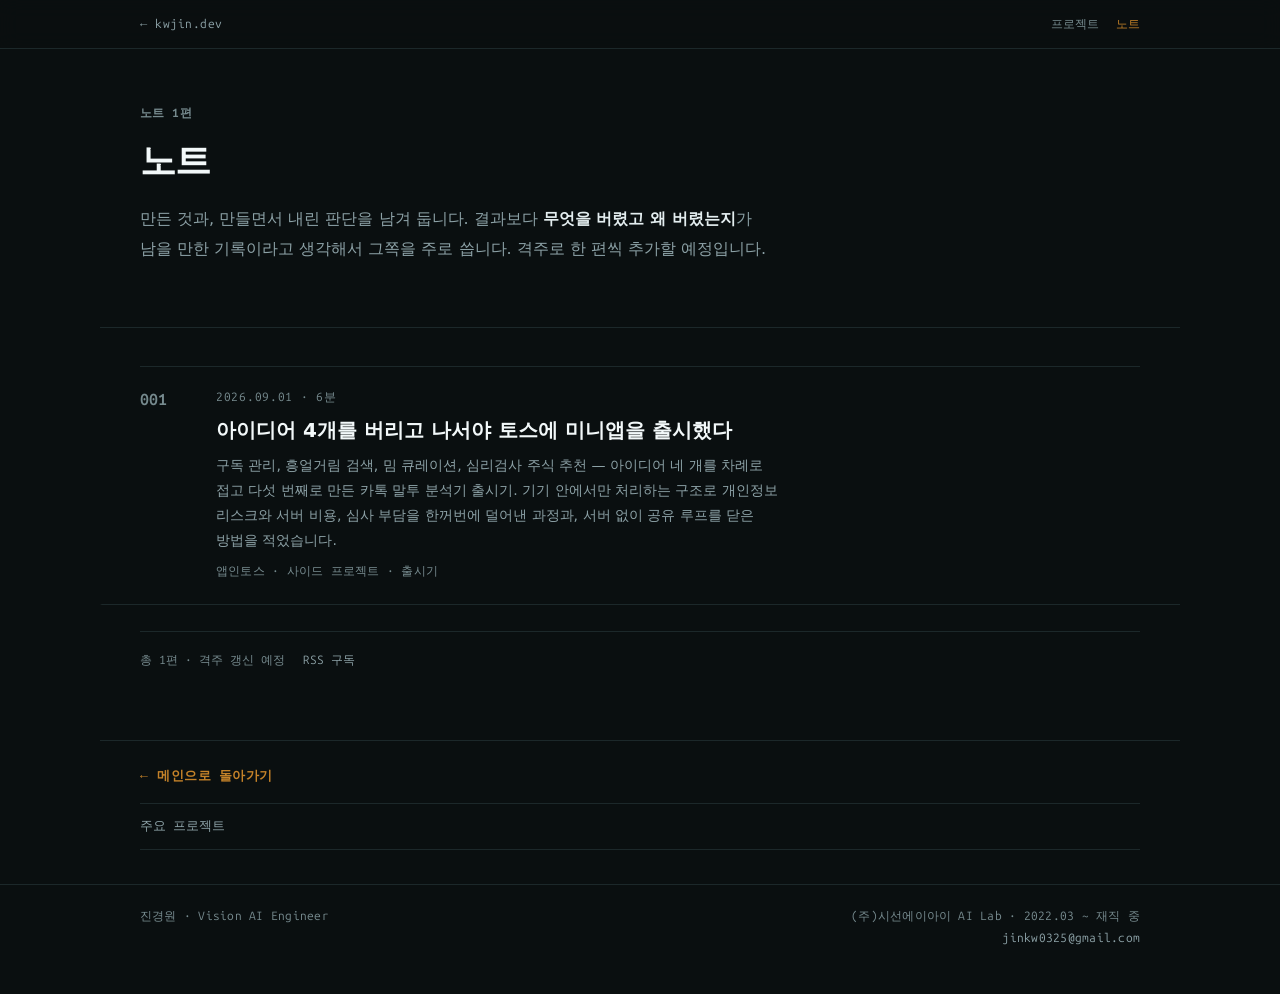
==== commit 36ff9103: "마감 손질: 보조 글자 대비 4.5:1 이상, 10~11px 글자 12px로, 숫자 칸·사실 카드 상자 제거, 한글 어절 줄바꿈, 본문 바로가기 - --ink-3 #5E6E71 →" ====
--- a/notes/index.html
+++ b/notes/index.html
@@ -3,12 +3,14 @@
 <head>
 <meta charset="utf-8">
 <meta name="viewport" content="width=device-width, initial-scale=1">
+<meta name="theme-color" content="#0A0F10">
 <meta name="robots" content="noindex">
 <title>노트 — 만든 것과 그때 내린 판단 · 진경원</title>
 <link rel="stylesheet" href="/assets/site.css">
 <link rel="alternate" type="application/rss+xml" title="kwjin.dev — 노트" href="/notes/feed.xml">
 </head>
 
+<a class="skip" href="#main">본문 바로가기</a>
 <header class="topbar">
   <div class="wrap">
     <a class="brand" href="/">&larr; kwjin.dev</a>
@@ -19,7 +21,7 @@
   </div>
 </header>
 
-<main>
+<main id="main">
 
 <!-- ================= HERO ================= -->
 <section class="phero wrap">
--- a/assets/site.css
+++ b/assets/site.css
@@ -542,3 +542,67 @@
 
 /* 한글 제목은 어절 단위로 줄바꿈 — 모바일에서 단어 중간이 끊기지 않게 */
 .ptitle,.prow .pt{word-break:keep-all}
+
+/* 실제 화면 캡처 — 공개 데이터로 촬영한 스크린샷 (2026-10-13) */
+.shot{margin:0;border:1px solid var(--line);background:var(--surface-2);display:flex;flex-direction:column}
+.shot img{display:block;width:100%;height:auto;border-bottom:1px solid var(--line)}
+.shot figcaption{padding:11px 14px;font-size:.8125rem;line-height:1.65;color:var(--ink-2);word-break:keep-all}
+.shot figcaption b{display:block;font-family:var(--font-mono);font-size:.6875rem;letter-spacing:.04em;color:var(--accent);margin-bottom:4px;font-weight:600}
+.media-note{margin-top:12px;font-size:.8125rem;color:var(--ink-3);word-break:keep-all}
+
+/* 전후 비교 막대 (프로젝트 페이지 공용) */
+.cmpbars{display:grid;grid-template-columns:auto minmax(0,1fr);gap:10px 14px;align-items:center;margin-top:8px}
+.cmpbars .lbl{font-family:var(--font-mono);font-size:.75rem;color:var(--ink-3);text-align:right}
+.cmpbars .pair{display:flex;flex-direction:column;gap:3px}
+.cmpbars .bar{display:flex;align-items:center;gap:8px;height:15px}
+.cmpbars .fill{height:100%;min-width:2px}
+.cmpbars .val{font-family:var(--font-mono);font-size:.75rem;font-variant-numeric:tabular-nums;color:var(--ink-3);white-space:nowrap}
+.cmpbars .after .val{color:var(--ink);font-weight:600}
+.cmpbars .delta{color:var(--good)}
+.cmplegend{display:flex;gap:16px;flex-wrap:wrap;margin:6px 0 4px;font-family:var(--font-mono);font-size:.75rem;color:var(--ink-2)}
+.cmplegend span{display:flex;align-items:center;gap:7px}
+.cmplegend i{width:12px;height:12px;display:block}
+.framefig{display:grid;grid-template-columns:1fr 1fr;gap:14px;margin-top:6px}
+@media (max-width:760px){.framefig{grid-template-columns:minmax(0,1fr)}}
+.framefig figure{margin:0;border:1px solid var(--line);background:var(--surface-2);padding:14px}
+.framefig svg{display:block;width:100%;height:auto}
+.framefig svg text{font-family:var(--font-mono)}
+.framefig figcaption{margin-top:10px;font-size:.8125rem;line-height:1.65;color:var(--ink-2);word-break:keep-all}
+.framefig figcaption b{display:block;font-family:var(--font-mono);font-size:.6875rem;letter-spacing:.04em;color:var(--accent);margin-bottom:4px;font-weight:600}
+.shot > a{display:block}
+.shot > a:focus-visible{outline:2px solid var(--accent);outline-offset:-2px}
+
+/* ============ 2026-10-16 마감 손질 (Refero 반-AI-티 규칙 · Vercel Web Interface Guidelines) ============
+   append only — 위 규칙을 덮어쓴다. 메인 전용 인라인 규칙은 index.html <style>에서 같은 기준으로 고쳤다. */
+
+/* 1) 보조 글자색 대비: #5E6E71(바탕별 3.3~3.6:1) → #768A8E(가장 밝은 면 surface-2에서도 4.87:1) */
+:root{--ink-3:#768A8E}
+
+/* 2) 10~11px 글자를 12px로. 작은 글자에는 자간 .02em 이상 */
+.eyebrow,.sb .k,.pillar .n,.tl .when,.stackcol h3,.paper .badge,.stat .k,.live,
+.factsheet dt,.block h4 .when,.pab .tag,table.data thead th,.ph .ph-k,.ph .ph-n,
+.foot,.spcard .sptag,.nmeta,.ntags,.shot figcaption b,.framefig figcaption b{font-size:.75rem}
+.ph .ph-n,.foot{letter-spacing:.02em}
+@media (max-width:820px){.prow .pm{font-size:.75rem}}
+@media (max-width:520px){.prow .ps{font-size:.75rem}}
+
+/* 3) 숫자 칸은 상호작용이 없으므로 상자 대신 메인 숫자 띠(.statband)와 같은 괘선으로 */
+.stats{gap:0;background:none;border:0;border-top:2px solid var(--ink)}
+.stat{background:none;padding:14px 16px 14px 0;border-bottom:1px solid var(--line)}
+
+/* 4) 줄바꿈: 제목급은 균형, 본문 단락은 마지막 줄 외톨이 방지 */
+.panel-title,.ptitle,.prow .pt{text-wrap:balance}
+.pitch-g,.pitch,.sechead .lede,.block > p,.pab p,.blist li,.stat .d,.pillar p,
+.shot figcaption,.framefig figcaption,.prose p{text-wrap:pretty}
+
+/* 5) 본문 바로가기 — 키보드 포커스 때만 보인다 */
+.skip{
+  position:absolute;left:var(--pad);top:-48px;z-index:30;
+  padding:6px 10px;background:var(--accent);color:var(--on-accent);border:0;
+  font-family:var(--font-mono);font-size:.75rem;letter-spacing:.02em;
+}
+.skip:focus{top:8px}
+main{scroll-margin-top:60px}
+
+/* 6) 한글은 어절 단위로 줄바꿈(단어 중간 끊김 방지), 넘치는 긴 토큰만 강제로 끊는다 */
+body{word-break:keep-all;overflow-wrap:break-word}
